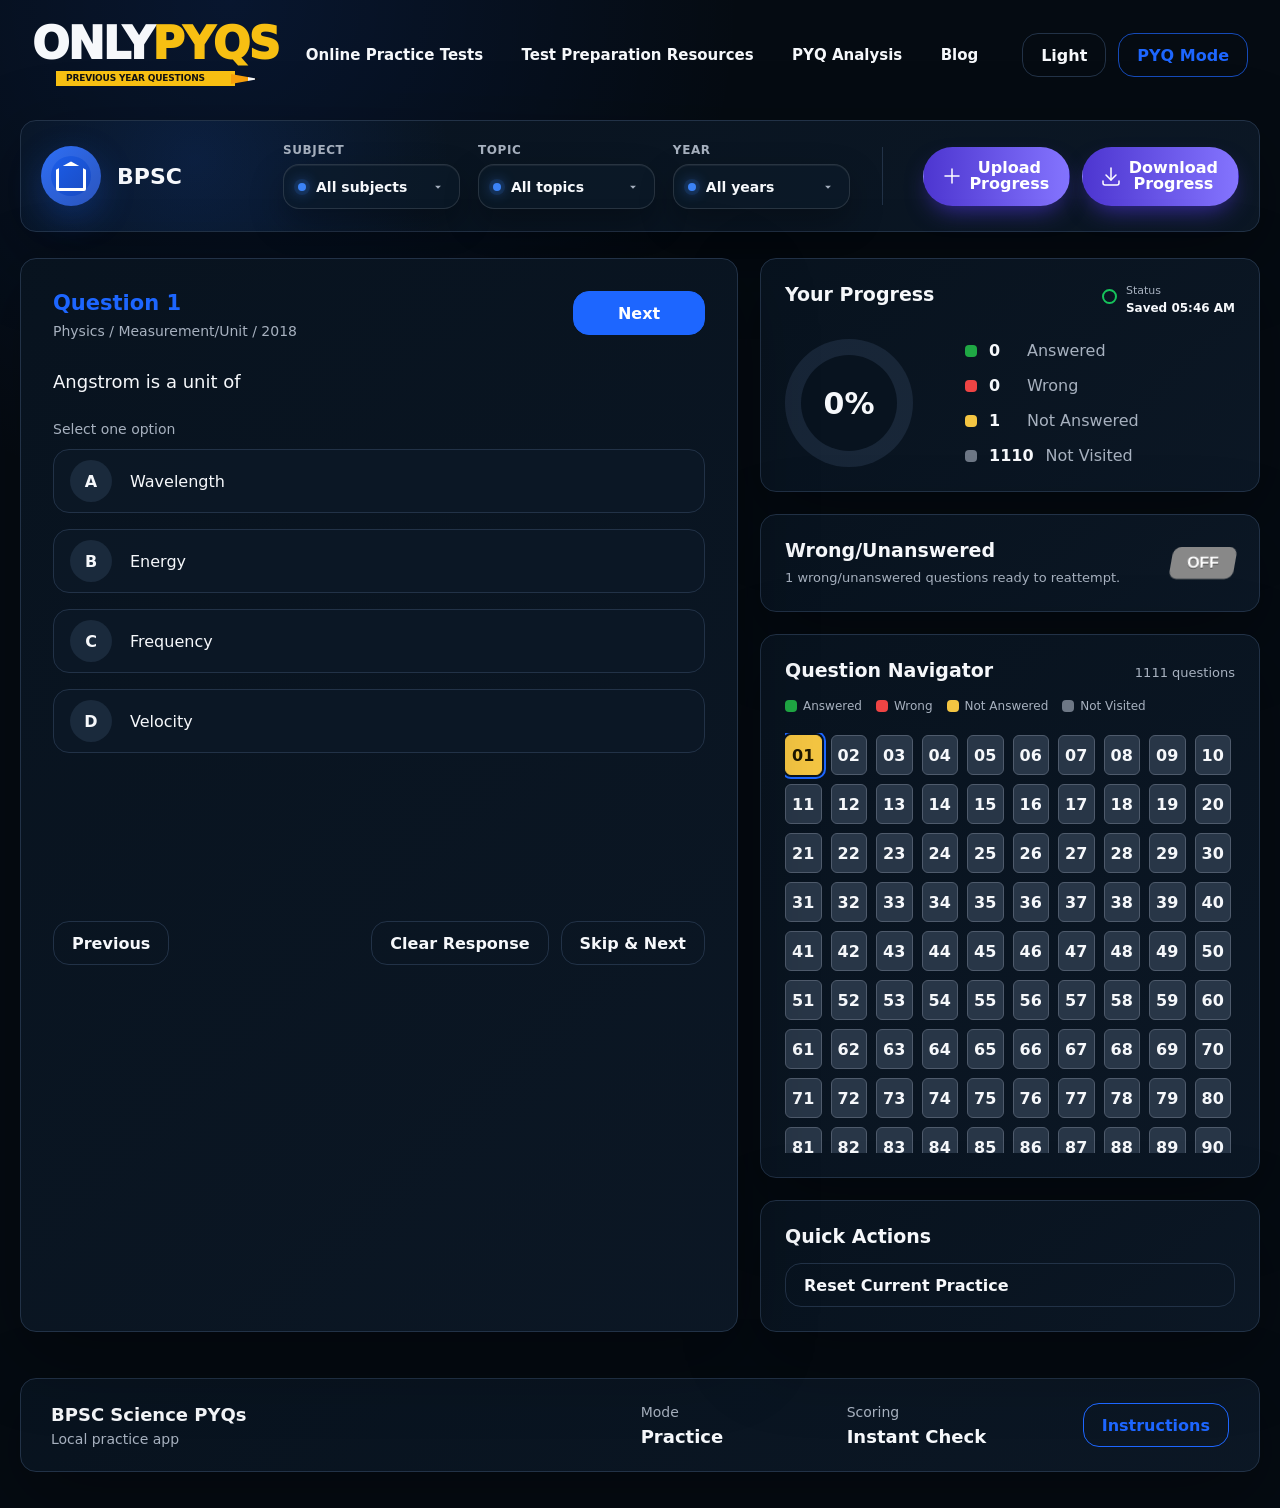
==== outputs/bpsc-physics-quiz/index.html @ d135cd46 "Initial commit: Add BPSC physics quiz web app" ====
<!doctype html>
<html lang="en">
<head>
  <meta charset="utf-8">
  <meta name="viewport" content="width=device-width, initial-scale=1.0">
  <title>Only PYQs Practice</title>
  <link rel="stylesheet" href="styles.css">
</head>
<body class="theme-dark">
  <header class="topbar">
    <a class="brand" href="#" aria-label="Only PYQs home">
      <span class="brand-wordmark">
        <span>ONLY</span><span>PYQS</span>
      </span>
      <span class="brand-tag">
        <span>PREVIOUS YEAR QUESTIONS</span>
        <i aria-hidden="true"></i>
      </span>
    </a>
    <nav class="main-nav" aria-label="Main navigation">
      <a href="#">Online Practice Tests</a>
      <a href="#">Test Preparation Resources</a>
      <a href="#">PYQ Analysis</a>
      <a href="#">Blog</a>
    </nav>
    <div class="top-actions">
      <button id="themeToggle" class="theme-toggle" type="button" aria-label="Toggle light and dark mode">Light</button>
      <button id="modeToggle" class="practice-mode" type="button">PYQ Mode</button>
    </div>
  </header>

  <section class="exam-strip" aria-label="Practice selection">
    <div class="exam-title-block">
      <span class="exam-badge" aria-hidden="true"></span>
      <p>BPSC</p>
    </div>
    <div class="filter-row filter-row-container">
      <div class="filter-group">
        <span class="filter-label">Subject</span>
        <select id="subjectSelect" class="native-filter-select" aria-label="Subject"></select>
        <div class="custom-dropdown" id="subjectDropdown" data-filter="subject">
          <button class="dropdown-trigger" type="button" aria-haspopup="true" aria-expanded="false">
            <span class="dot-indicator blue-dot" aria-hidden="true"></span>
            <span class="trigger-text">All subjects</span>
            <svg class="arrow-icon" width="14" height="14" viewBox="0 0 24 24" aria-hidden="true"><path fill="currentColor" d="M7 10l5 5 5-5z"/></svg>
          </button>
          <div class="dropdown-menu" role="menu">
            <div class="dropdown-search-wrapper">
              <input type="text" class="dropdown-search" placeholder="Search subject..." aria-label="Search subject">
            </div>
            <ul class="dropdown-options"></ul>
          </div>
        </div>
      </div>
      <div class="filter-group">
        <span class="filter-label">Topic</span>
        <select id="topicSelect" class="native-filter-select" aria-label="Topic"></select>
        <div class="custom-dropdown" id="topicDropdown" data-filter="topic">
          <button class="dropdown-trigger" type="button" aria-haspopup="true" aria-expanded="false">
            <span class="dot-indicator blue-dot" aria-hidden="true"></span>
            <span class="trigger-text">All topics</span>
            <svg class="arrow-icon" width="14" height="14" viewBox="0 0 24 24" aria-hidden="true"><path fill="currentColor" d="M7 10l5 5 5-5z"/></svg>
          </button>
          <div class="dropdown-menu scrollable-menu" role="menu">
            <div class="dropdown-search-wrapper">
              <input type="text" class="dropdown-search" placeholder="Search topic..." aria-label="Search topic">
            </div>
            <ul class="dropdown-options"></ul>
          </div>
        </div>
      </div>
      <div class="filter-group">
        <span class="filter-label" id="thirdFilterLabel">Year</span>
        <select id="yearSelect" class="native-filter-select" aria-label="Year"></select>
        <div class="custom-dropdown" id="yearDropdown" data-filter="year">
          <button class="dropdown-trigger" type="button" aria-haspopup="true" aria-expanded="false">
            <span class="dot-indicator blue-dot" aria-hidden="true"></span>
            <span class="trigger-text">All years</span>
            <svg class="arrow-icon" width="14" height="14" viewBox="0 0 24 24" aria-hidden="true"><path fill="currentColor" d="M7 10l5 5 5-5z"/></svg>
          </button>
          <div class="dropdown-menu scrollable-menu" role="menu">
            <ul class="dropdown-options"></ul>
          </div>
        </div>
      </div>
    </div>
    <div class="strip-divider"></div>
    <div class="progress-file-actions">
      <button id="uploadProgress" class="file-action-button" type="button">
        <svg stroke-linejoin="round" stroke-linecap="round" fill="none" stroke="currentColor" stroke-width="1.5" viewBox="0 0 24 24" class="button__icon" xmlns="http://www.w3.org/2000/svg" aria-hidden="true">
          <path fill="none" d="M0 0h24v24H0z" stroke="none"></path>
          <path d="M12 5v14"></path>
          <path d="M5 12h14"></path>
        </svg>
        <span class="button__text"><span>Upload</span><span>Progress</span></span>
      </button>
      <button id="downloadProgress" class="file-action-button" type="button">
        <svg stroke-linejoin="round" stroke-linecap="round" fill="none" stroke="currentColor" stroke-width="1.5" viewBox="0 0 24 24" class="button__icon" xmlns="http://www.w3.org/2000/svg" aria-hidden="true">
          <path fill="none" d="M0 0h24v24H0z" stroke="none"></path>
          <path d="M4 17v2a2 2 0 0 0 2 2h12a2 2 0 0 0 2 -2v-2"></path>
          <path d="M7 11l5 5l5 -5"></path>
          <path d="M12 4l0 12"></path>
        </svg>
        <span class="button__text"><span>Download</span><span>Progress</span></span>
      </button>
      <input id="uploadProgressFile" type="file" accept="application/json,.json" hidden>
    </div>
  </section>

  <main class="practice-grid">
    <section class="question-card" id="questionCard" aria-live="polite">
      <div class="question-head">
        <div>
          <h1 id="questionTitle">Question 1</h1>
          <p id="questionMeta"></p>
        </div>
      </div>

      <div class="question-body">
        <p id="questionText"></p>
        <p class="option-label">Select one option</p>
        <div id="optionsList" class="option-list"></div>
        <button id="saveNextBtn" class="primary-button top-next-button" type="button">Next</button>

        <div id="answerPanel" class="answer-panel" hidden>
          <div class="answer-panel-head">
            <strong id="answerStatus"></strong>
            <span id="answerText"></span>
          </div>
          <p id="explanationText"></p>
        </div>
      </div>

      <div class="question-actions">
        <button id="previousBtn" class="secondary-button" type="button">Previous</button>
        <div class="right-actions">
          <button id="clearBtn" class="secondary-button" type="button">Clear Response</button>
          <button id="deleteQuestionBtn" class="secondary-button delete-action" type="button">Delete</button>
          <button id="markNextBtn" class="secondary-button" type="button">Skip & Next</button>
          <button id="saveMarkBtn" class="hidden-action" type="button" aria-hidden="true" tabindex="-1">Next</button>
        </div>
      </div>
    </section>

    <section id="emptyState" class="empty-state" hidden>
      <h1>No questions in this selection</h1>
      <p>Choose a different subject, topic, or year.</p>
    </section>

    <aside class="side-panel" aria-label="Practice dashboard">
      <section class="progress-card">
        <div class="progress-card-head">
          <h2>Your Progress</h2>
          <div class="strip-stat">
            <span>Status</span>
            <strong id="saveStatus">Progress saves automatically</strong>
          </div>
        </div>
        <div class="progress-content">
          <div class="progress-ring" aria-label="Attempted percentage">
            <span id="attemptPercent">0%</span>
          </div>
          <ul class="status-list">
            <li><span class="dot answered-dot"></span><strong id="answeredCount">0</strong> Answered</li>
            <li><span class="dot wrong-dot"></span><strong id="markedCount">0</strong> Wrong</li>
            <li><span class="dot not-answered-dot"></span><strong id="notAnsweredCount">0</strong> Not Answered</li>
            <li><span class="dot not-visited-dot"></span><strong id="notVisitedCount">0</strong> Not Visited</li>
          </ul>
        </div>
      </section>

      <section class="review-toggle-card">
        <div class="review-card-head">
          <h2>Wrong/Unanswered</h2>
          <p id="reviewModeNote">Show only questions you got wrong or left unanswered.</p>
        </div>
        <div class="checkbox-wrapper-8">
          <input type="checkbox" id="reviewToggle" class="tgl tgl-skewed">
          <label for="reviewToggle" data-tg-on="ON" data-tg-off="OFF" class="tgl-btn"></label>
        </div>
      </section>

      <section class="navigator-card">
        <div class="card-title-row">
          <h2>Question Navigator</h2>
          <span id="paletteSummary">0 questions</span>
        </div>
        <div class="palette-legend" aria-hidden="true">
          <span><i class="answered-dot"></i> Answered</span>
          <span><i class="wrong-dot"></i> Wrong</span>
          <span><i class="not-answered-dot"></i> Not Answered</span>
          <span><i class="not-visited-dot"></i> Not Visited</span>
        </div>
        <div id="questionPalette" class="question-palette" aria-label="Question navigator"></div>
      </section>

      <section class="quick-card">
        <h2>Quick Actions</h2>
        <button id="resetProgress" type="button">Reset Current Practice</button>
      </section>
    </aside>
  </main>

  <footer class="summary-strip">
    <div>
      <strong>BPSC Science PYQs</strong>
      <span>Local practice app</span>
    </div>
    <div>
      <span>Mode</span>
      <strong>Practice</strong>
    </div>
    <div>
      <span>Scoring</span>
      <strong>Instant Check</strong>
    </div>
    <button class="outline-button" type="button">Instructions</button>
  </footer>

  <div id="resultModal" class="modal-backdrop" hidden>
    <section class="result-modal" role="dialog" aria-modal="true" aria-labelledby="resultTitle">
      <h2 id="resultTitle">Performance Dashboard</h2>
      <div class="result-grid">
        <div><span id="resultAttempted">0</span><label>Attempted</label></div>
        <div><span id="resultSkipped">0</span><label>Unanswered / Skipped</label></div>
        <div><span id="resultCorrect">0</span><label>Correct</label></div>
        <div><span id="resultWrong">0</span><label>Wrong</label></div>
        <div><span id="resultAccuracy">0%</span><label>Accuracy</label></div>
        <div><span id="resultScore">0 / 0</span><label>Score</label></div>
      </div>
      <div class="modal-actions">
        <button id="closeResultBtn" type="button">Close</button>
      </div>
    </section>
  </div>

  <script src="questions.js"></script>
  <script src="custom_questions.js"></script>
  <script src="app.js"></script>
</body>
</html>
---- outputs/bpsc-physics-quiz/styles.css ----
:root {
  color-scheme: dark;
  --bg: #050b12;
  --surface: #08131f;
  --surface-2: #0c1826;
  --surface-3: #101f31;
  --text: #f6f8fb;
  --muted: #a7b1bf;
  --line: #223247;
  --blue: #1d66ff;
  --blue-soft: rgba(29, 102, 255, 0.16);
  --green: #1fa844;
  --green-soft: rgba(31, 168, 68, 0.14);
  --red: #ef4444;
  --red-soft: rgba(239, 68, 68, 0.15);
  --yellow: #f4c542;
  --yellow-soft: rgba(244, 197, 66, 0.16);
  --gray: #6d7785;
  --shadow: 0 24px 80px rgba(0, 0, 0, 0.32);
  --radius: 16px;
  font-family: Inter, ui-sans-serif, system-ui, -apple-system, BlinkMacSystemFont, "Segoe UI", Arial, sans-serif;
}

body.theme-light {
  color-scheme: light;
  --bg: #f7f9fc;
  --surface: #ffffff;
  --surface-2: #ffffff;
  --surface-3: #f8fbff;
  --text: #111827;
  --muted: #5c6675;
  --line: #d9e1ec;
  --blue-soft: rgba(29, 102, 255, 0.1);
  --green-soft: rgba(31, 168, 68, 0.1);
  --red-soft: rgba(239, 68, 68, 0.1);
  --yellow-soft: rgba(244, 197, 66, 0.2);
  --shadow: 0 18px 50px rgba(15, 23, 42, 0.08);
}

* {
  box-sizing: border-box;
}

html {
  min-width: 0;
}

body {
  margin: 0;
  min-height: 100vh;
  background:
    radial-gradient(circle at 18% 0%, rgba(29, 102, 255, 0.12), transparent 32rem),
    linear-gradient(135deg, var(--bg), var(--bg));
  color: var(--text);
}

button,
select,
input {
  font: inherit;
}

button,
select {
  border-radius: var(--radius);
}

button {
  cursor: pointer;
}

button:disabled {
  cursor: not-allowed;
  opacity: 0.55;
}

a {
  color: inherit;
  text-decoration: none;
}

.topbar {
  display: grid;
  grid-template-columns: minmax(170px, 230px) minmax(0, 1fr) auto;
  align-items: center;
  gap: clamp(16px, 3vw, 42px);
  max-width: 1480px;
  margin: 0 auto;
  padding: 24px clamp(18px, 3vw, 32px);
}

.brand {
  display: inline-flex;
  flex-direction: column;
  align-items: flex-start;
  min-width: 0;
  width: max-content;
}

.brand-wordmark {
  display: flex;
  align-items: baseline;
  color: var(--text);
  font-size: 44px;
  font-weight: 950;
  letter-spacing: -0.04em;
  line-height: 0.92;
}

.brand-wordmark span:last-child {
  color: #f7bf12;
}

body.theme-light .brand-wordmark {
  color: #05070b;
}

.brand-tag {
  position: relative;
  display: inline-flex;
  align-items: center;
  height: 15px;
  margin-top: 7px;
  margin-left: 24px;
  padding: 0 30px 0 10px;
  background: #f7bf12;
  color: #111111;
  font-size: 9px;
  font-weight: 900;
  letter-spacing: -0.02em;
  line-height: 1;
}

.brand-tag i {
  position: absolute;
  right: -24px;
  width: 28px;
  height: 10px;
  background: linear-gradient(90deg, #f59f0b 0 62%, #f6f6f6 62% 84%, #111111 84%);
  clip-path: polygon(0 0, 100% 50%, 0 100%);
}

.main-nav {
  display: flex;
  align-items: center;
  justify-content: center;
  gap: clamp(18px, 3vw, 46px);
  color: var(--text);
  font-size: 15px;
  font-weight: 650;
  white-space: nowrap;
}

.top-actions {
  display: flex;
  align-items: center;
  gap: 12px;
}

.theme-toggle,
.practice-mode,
.outline-button,
.primary-button,
.secondary-button,
.quick-card button,
.modal-actions button {
  min-height: 44px;
  border: 1px solid var(--line);
  padding: 0 18px;
  background: transparent;
  color: var(--text);
  font-weight: 700;
}

.theme-toggle {
  min-width: 82px;
}

.practice-mode {
  display: inline-flex;
  align-items: center;
  border-color: rgba(29, 102, 255, 0.7);
  color: var(--blue);
}

.exam-strip,
.practice-grid,
.summary-strip {
  width: min(100% - 40px, 1480px);
  margin-inline: auto;
}

.exam-strip {
  display: grid;
  grid-template-columns: auto minmax(420px, 1fr) 1px auto;
  align-items: center;
  column-gap: 32px;
  row-gap: 18px;
  margin-top: 10px;
  padding: 22px 20px;
  border: 1px solid var(--line);
  border-radius: var(--radius);
  background:
    radial-gradient(circle at 14% 35%, rgba(29, 102, 255, 0.14), transparent 16rem),
    linear-gradient(135deg, color-mix(in srgb, var(--surface) 96%, transparent), color-mix(in srgb, var(--surface-2) 94%, transparent));
  box-shadow: var(--shadow);
}

.exam-title-block {
  display: flex;
  align-items: center;
  gap: 16px;
  min-width: 210px;
}

.exam-badge {
  position: relative;
  display: grid;
  width: 60px;
  height: 60px;
  place-items: center;
  border-radius: 50%;
  background:
    linear-gradient(135deg, rgba(29, 102, 255, 0.95), rgba(26, 72, 188, 0.96));
  box-shadow:
    inset 0 0 0 10px rgba(255, 255, 255, 0.08),
    0 12px 34px rgba(29, 102, 255, 0.28);
}

.exam-badge::before {
  content: "";
  width: 24px;
  height: 22px;
  border: 3px solid #ffffff;
  border-top-width: 5px;
  border-radius: 3px 3px 2px 2px;
  clip-path: polygon(50% 0, 100% 28%, 100% 100%, 0 100%, 0 28%);
}

.exam-title-block p {
  margin: 0;
  font-size: 22px;
  font-weight: 850;
}

.filter-row {
  display: grid;
  grid-template-columns: repeat(3, minmax(170px, 1fr));
  gap: 18px;
}

.filter-row-container {
  align-items: end;
}

.filter-group {
  position: relative;
  display: grid;
  gap: 7px;
  min-width: 0;
}

.filter-label {
  color: var(--muted);
  font-size: 12px;
  font-weight: 700;
  text-transform: uppercase;
  letter-spacing: 0.05em;
}

.native-filter-select {
  position: absolute;
  width: 1px;
  height: 1px;
  opacity: 0;
  pointer-events: none;
}

.custom-dropdown {
  position: relative;
  min-width: 0;
}

.dropdown-trigger {
  display: grid;
  grid-template-columns: auto minmax(0, 1fr) auto;
  align-items: center;
  gap: 10px;
  width: 100%;
  min-height: 45px;
  border: 1px solid rgba(255, 255, 255, 0.12);
  border-radius: 16px;
  padding: 0 14px;
  background: rgba(13, 27, 42, 0.6);
  color: var(--text);
  box-shadow:
    inset 0 1px 0 rgba(255, 255, 255, 0.06),
    0 14px 34px rgba(0, 0, 0, 0.28);
  text-align: left;
  transition: border-color 0.2s ease, background 0.2s ease, box-shadow 0.2s ease;
}

.dropdown-trigger:hover,
.dropdown-trigger:focus-visible,
.custom-dropdown.is-open .dropdown-trigger {
  border-color: rgba(59, 130, 246, 0.72);
  background: rgba(13, 27, 42, 0.78);
  box-shadow:
    inset 0 1px 0 rgba(255, 255, 255, 0.08),
    0 18px 42px rgba(0, 0, 0, 0.38),
    0 0 0 3px rgba(59, 130, 246, 0.13);
}

.dot-indicator {
  width: 8px;
  height: 8px;
  border-radius: 999px;
}

.blue-dot {
  background: #3b82f6;
  box-shadow: 0 0 0 4px rgba(59, 130, 246, 0.13), 0 0 14px #3b82f6;
}

.trigger-text {
  overflow: hidden;
  font-size: 14px;
  font-weight: 800;
  text-overflow: ellipsis;
  white-space: nowrap;
}

.arrow-icon {
  color: var(--muted);
  transition: transform 0.2s ease;
}

.custom-dropdown.is-open .arrow-icon {
  transform: rotate(180deg);
}

.dropdown-menu {
  position: absolute;
  top: calc(100% + 10px);
  left: 0;
  width: max(100%, 270px);
  max-width: min(84vw, 340px);
  border: 1px solid rgba(255, 255, 255, 0.1);
  border-radius: 16px;
  background: rgba(13, 27, 42, 0.92);
  backdrop-filter: blur(18px);
  box-shadow: 0 24px 70px rgba(0, 0, 0, 0.58), 0 0 0 1px rgba(59, 130, 246, 0.08);
  opacity: 0;
  pointer-events: none;
  transform: translateY(-8px);
  transform-origin: top left;
  transition: opacity 0.2s ease, transform 0.2s ease, visibility 0.2s ease;
  visibility: hidden;
  overflow: visible;
  z-index: 1000;
}

.custom-dropdown.is-open .dropdown-menu {
  opacity: 1;
  pointer-events: auto;
  transform: translateY(0);
  visibility: visible;
}

.dropdown-search-wrapper {
  padding: 10px;
  border-bottom: 1px solid rgba(255, 255, 255, 0.08);
}

.dropdown-search {
  width: 100%;
  min-height: 36px;
  border: 1px solid rgba(255, 255, 255, 0.11);
  border-radius: 10px;
  padding: 0 11px;
  background: rgba(255, 255, 255, 0.06);
  color: var(--text);
  outline: 0;
}

.dropdown-search::placeholder {
  color: color-mix(in srgb, var(--muted) 80%, transparent);
}

.dropdown-search:focus {
  border-color: rgba(59, 130, 246, 0.72);
  box-shadow: 0 0 0 3px rgba(59, 130, 246, 0.12);
}

.dropdown-options,
.dropdown-submenu {
  list-style: none;
  margin: 0;
  padding: 7px;
}

.dropdown-options {
  position: relative;
  overflow: visible;
}

.dropdown-menu.scrollable-menu .dropdown-options {
  max-height: 248px;
  overflow-x: hidden;
  overflow-y: auto;
}

.dropdown-item {
  position: relative;
  display: flex;
  align-items: center;
  justify-content: space-between;
  gap: 12px;
  min-height: 38px;
  border-radius: 10px;
  padding: 9px 10px;
  color: color-mix(in srgb, var(--text) 82%, transparent);
  font-size: 14px;
  font-weight: 720;
  cursor: pointer;
}

.dropdown-item:hover,
.dropdown-item.is-submenu-open,
.dropdown-item.is-active {
  background: rgba(59, 130, 246, 0.16);
  color: #ffffff;
}

.dropdown-item.is-active::before {
  content: "";
  width: 7px;
  height: 7px;
  border-radius: 999px;
  background: #3b82f6;
  box-shadow: 0 0 12px #3b82f6;
}

.dropdown-item.is-active span:first-child {
  margin-right: auto;
}

.has-submenu > span {
  min-width: 0;
  overflow: hidden;
  text-overflow: ellipsis;
  white-space: nowrap;
}

.chevron-icon {
  flex: 0 0 auto;
  color: var(--muted);
}

.dropdown-submenu {
  position: absolute;
  top: -7px;
  left: calc(100% + 4px);
  min-width: 218px;
  border: 1px solid rgba(255, 255, 255, 0.1);
  border-radius: 16px;
  background: rgba(13, 27, 42, 0.96);
  box-shadow: 0 24px 62px rgba(0, 0, 0, 0.5);
  opacity: 0;
  pointer-events: none;
  transform: translateX(-7px);
  transition: opacity 0.2s ease, transform 0.2s ease, visibility 0.2s ease;
  visibility: hidden;
  z-index: 1001;
}

.dropdown-submenu::before {
  content: "";
  position: absolute;
  top: 0;
  right: 100%;
  width: 10px;
  height: 100%;
}

.has-submenu:hover > .dropdown-submenu,
.has-submenu.is-submenu-open > .dropdown-submenu {
  opacity: 1;
  pointer-events: auto;
  transform: translateX(0);
  visibility: visible;
}

.dropdown-item.is-hidden {
  display: none;
}

.dropdown-options::-webkit-scrollbar,
.dropdown-menu.scrollable-menu .dropdown-options::-webkit-scrollbar {
  width: 8px;
}

.dropdown-options::-webkit-scrollbar-track,
.dropdown-menu.scrollable-menu .dropdown-options::-webkit-scrollbar-track {
  background: transparent;
}

.dropdown-options::-webkit-scrollbar-thumb,
.dropdown-menu.scrollable-menu .dropdown-options::-webkit-scrollbar-thumb {
  border: 2px solid rgba(13, 27, 42, 0.9);
  border-radius: 999px;
  background: rgba(148, 163, 184, 0.42);
}

.dropdown-options::-webkit-scrollbar-thumb:hover,
.dropdown-menu.scrollable-menu .dropdown-options::-webkit-scrollbar-thumb:hover {
  background: rgba(59, 130, 246, 0.72);
}

select {
  min-height: 20px;
  width: 100%;
  border: 0;
  border-radius: 0;
  padding: 0;
  background: transparent;
  color: var(--text);
  font-weight: 750;
  appearance: none;
}

select option {
  background: var(--surface-3);
  color: var(--text);
}

body.theme-light select option {
  background: #ffffff;
  color: #111827;
}

.strip-divider {
  width: 1px;
  min-height: 58px;
  background: var(--line);
}

.strip-stat {
  position: relative;
  display: grid;
  gap: 4px;
  padding-left: 24px;
}

.strip-stat::before {
  content: "";
  position: absolute;
  top: 5px;
  left: 0;
  width: 11px;
  height: 11px;
  border: 2px solid #16c35b;
  border-radius: 50%;
}

.strip-stat span {
  color: var(--muted);
  font-size: 11px;
}

.strip-stat strong {
  font-size: 12px;
}

#saveStatus {
  max-width: 150px;
  overflow: hidden;
  color: var(--text);
  font-size: 12px;
  text-overflow: ellipsis;
  white-space: nowrap;
}

.outline-button {
  border-color: var(--blue);
  color: var(--blue);
}

.progress-file-actions {
  display: flex;
  align-items: center;
  justify-content: flex-end;
  gap: 12px;
  padding-left: 8px;
}

.file-action-button {
  display: flex;
  align-items: center;
  gap: 0.35em;
  min-height: 44px;
  border: 1px solid transparent;
  border-radius: 2em;
  padding: 0.75em 1.25em 0.75em 1em;
  background: linear-gradient(90deg, rgba(77, 54, 208, 1) 0%, rgba(132, 116, 254, 1) 100%);
  box-shadow: 0 0.7em 1.5em -0.5em hsla(249, 62%, 51%, 0.745);
  color: #ffffff;
  font-size: 1rem;
  font-weight: 700;
  line-height: 1;
  white-space: nowrap;
  transition: transform 0.3s, box-shadow 0.3s, border-color 0.3s;
}

.file-action-button:hover {
  border-color: #f4f5f2;
}

.file-action-button:active {
  transform: scale(0.98);
  box-shadow: 0 0.5em 1.5em -0.5em hsla(249, 62%, 51%, 0.745);
}

.button__icon {
  width: 1.5em;
  height: 1.5em;
}

.button__text {
  line-height: 1.05;
}

.button__text span {
  display: block;
}

.practice-grid {
  display: grid;
  grid-template-columns: minmax(0, 1fr) 500px;
  gap: 22px;
  margin-top: 26px;
}

.question-card,
.empty-state,
.progress-card,
.navigator-card,
.review-toggle-card,
.quick-card,
.summary-strip,
.result-modal {
  border: 1px solid var(--line);
  border-radius: var(--radius);
  background: linear-gradient(135deg, color-mix(in srgb, var(--surface) 96%, transparent), color-mix(in srgb, var(--surface-2) 92%, transparent));
  box-shadow: var(--shadow);
}

.question-card {
  position: relative;
  min-width: 0;
  padding: 32px;
}

.question-head {
  display: flex;
  align-items: flex-start;
  justify-content: space-between;
  gap: 20px;
  margin-bottom: 28px;
  padding-right: 152px;
}

.question-head h1 {
  margin: 0;
  color: var(--blue);
  font-size: 21px;
}

.question-head p {
  margin: 8px 0 0;
  color: var(--muted);
  font-size: 14px;
}

.question-body {
  min-height: 520px;
}

#questionText {
  margin: 0 0 24px;
  font-size: 18px;
  line-height: 1.65;
  white-space: pre-line;
}

.option-label {
  margin: 0 0 12px;
  color: var(--muted);
  font-size: 14px;
}

.option-list {
  display: grid;
  gap: 16px;
}

.radio-option {
  display: grid;
  grid-template-columns: 44px minmax(0, 1fr);
  align-items: center;
  gap: 16px;
  min-height: 64px;
  padding: 10px 16px;
  border: 1px solid var(--line);
  border-radius: var(--radius);
  background: color-mix(in srgb, var(--surface-2) 86%, transparent);
  color: var(--text);
  line-height: 1.45;
  white-space: pre-line;
}

.radio-option input {
  position: absolute;
  width: 1px;
  height: 1px;
  opacity: 0;
}

.radio-option:hover {
  border-color: color-mix(in srgb, var(--blue) 80%, var(--line));
}

.option-prefix {
  display: grid;
  width: 42px;
  height: 42px;
  place-items: center;
  border-radius: 50%;
  background: color-mix(in srgb, var(--line) 70%, transparent);
  color: var(--text);
  font-weight: 800;
}

.radio-option:has(input:checked) {
  border-color: var(--blue);
  background: var(--blue-soft);
}

.radio-option:has(input:checked) .option-prefix {
  background: var(--blue);
  color: #ffffff;
}

.radio-option.correct-option {
  border-color: var(--green);
  background: var(--green-soft);
}

.radio-option.selected-option.correct-option,
.radio-option.selected-option.correct-option:has(input:checked) {
  border-color: var(--green);
  background: color-mix(in srgb, var(--green-soft) 72%, transparent);
}

.radio-option.correct-option .option-prefix {
  background: var(--green);
  color: #ffffff;
}

.radio-option.wrong-option {
  border-color: var(--red);
  background: var(--red-soft);
}

.radio-option.selected-option.wrong-option,
.radio-option.selected-option.wrong-option:has(input:checked) {
  border-color: var(--red);
  background: color-mix(in srgb, var(--red-soft) 78%, transparent);
}

.radio-option.wrong-option .option-prefix {
  background: var(--red);
  color: #ffffff;
}

.answer-panel {
  margin-top: 28px;
  padding: 22px;
  border: 1px solid var(--green);
  border-radius: var(--radius);
  background: var(--green-soft);
}

.answer-panel[data-result="wrong"] {
  border-color: var(--red);
  background: var(--red-soft);
}

.answer-panel-head {
  display: flex;
  flex-wrap: wrap;
  justify-content: space-between;
  gap: 12px;
  margin-bottom: 14px;
}

.answer-panel strong {
  color: var(--green);
  font-size: 20px;
}

.answer-panel[data-result="wrong"] strong {
  color: var(--red);
}

.answer-panel span {
  padding: 5px 10px;
  border-radius: 6px;
  background: color-mix(in srgb, var(--surface) 70%, transparent);
  color: var(--text);
  font-size: 13px;
  font-weight: 700;
}

.answer-panel p {
  margin: 0;
  line-height: 1.65;
  white-space: pre-line;
}

.question-actions {
  display: flex;
  align-items: center;
  justify-content: space-between;
  gap: 16px;
  margin-top: 34px;
}

.right-actions {
  display: flex;
  flex-wrap: wrap;
  justify-content: flex-end;
  gap: 12px;
}

.primary-button {
  border-color: var(--blue);
  background: var(--blue);
  color: #ffffff;
  min-width: 132px;
}

.top-next-button {
  position: absolute;
  top: 32px;
  right: 32px;
  flex: 0 0 auto;
}

.secondary-button {
  background: transparent;
}

.delete-action {
  border-color: rgba(239, 68, 68, 0.65);
  color: #f87171;
}

.delete-action:hover {
  background: rgba(239, 68, 68, 0.12);
}

.hidden-action {
  display: none;
}

.empty-state {
  min-height: 360px;
  padding: 48px;
}

.empty-state h1 {
  margin: 0 0 10px;
}

.empty-state p {
  margin: 0;
  color: var(--muted);
}

.side-panel {
  display: grid;
  align-content: start;
  gap: 22px;
}

.progress-card,
.navigator-card,
.review-toggle-card,
.quick-card {
  padding: 24px;
}

.progress-card h2,
.navigator-card h2,
.review-toggle-card h2,
.quick-card h2 {
  margin: 0;
  font-size: 19px;
}

.progress-card-head {
  display: flex;
  align-items: flex-start;
  justify-content: space-between;
  gap: 16px;
}

.progress-card-head .strip-stat {
  flex: 0 0 auto;
  margin-top: 1px;
}

.review-toggle-card {
  display: flex;
  align-items: center;
  justify-content: space-between;
  gap: 18px;
}

.review-toggle-card p {
  margin: 8px 0 0;
  color: var(--muted);
  font-size: 13px;
  line-height: 1.35;
}

.checkbox-wrapper-8 {
  flex: 0 0 auto;
}

.checkbox-wrapper-8 .tgl {
  display: none;
}

.checkbox-wrapper-8 .tgl,
.checkbox-wrapper-8 .tgl::after,
.checkbox-wrapper-8 .tgl::before,
.checkbox-wrapper-8 .tgl *,
.checkbox-wrapper-8 .tgl *::after,
.checkbox-wrapper-8 .tgl *::before,
.checkbox-wrapper-8 .tgl + .tgl-btn {
  box-sizing: border-box;
}

.checkbox-wrapper-8 .tgl + .tgl-btn::selection,
.checkbox-wrapper-8 .tgl::selection,
.checkbox-wrapper-8 .tgl::after::selection,
.checkbox-wrapper-8 .tgl::before::selection,
.checkbox-wrapper-8 .tgl *::selection,
.checkbox-wrapper-8 .tgl *::after::selection,
.checkbox-wrapper-8 .tgl *::before::selection {
  background: none;
}

.checkbox-wrapper-8 .tgl + .tgl-btn {
  position: relative;
  display: block;
  width: 4em;
  height: 2em;
  outline: 0;
  cursor: pointer;
  user-select: none;
}

.checkbox-wrapper-8 .tgl + .tgl-btn::after,
.checkbox-wrapper-8 .tgl + .tgl-btn::before {
  position: relative;
  display: block;
  width: 50%;
  height: 100%;
  content: "";
}

.checkbox-wrapper-8 .tgl + .tgl-btn::after {
  left: 0;
}

.checkbox-wrapper-8 .tgl + .tgl-btn::before {
  display: none;
}

.checkbox-wrapper-8 .tgl:checked + .tgl-btn::after {
  left: 50%;
}

.checkbox-wrapper-8 .tgl-skewed + .tgl-btn {
  overflow: hidden;
  border-radius: 8px;
  background: #888;
  font-family: sans-serif;
  transform: skew(-10deg);
  backface-visibility: hidden;
  transition: all 0.2s ease;
}

.checkbox-wrapper-8 .tgl-skewed + .tgl-btn::after,
.checkbox-wrapper-8 .tgl-skewed + .tgl-btn::before {
  position: absolute;
  display: inline-block;
  width: 100%;
  line-height: 2em;
  color: #fff;
  font-weight: bold;
  text-align: center;
  text-shadow: 0 1px 0 rgba(0, 0, 0, 0.4);
  transform: skew(10deg);
  transition: all 0.2s ease;
}

.checkbox-wrapper-8 .tgl-skewed + .tgl-btn::after {
  left: 100%;
  content: attr(data-tg-on);
}

.checkbox-wrapper-8 .tgl-skewed + .tgl-btn::before {
  left: 0;
  content: attr(data-tg-off);
}

.checkbox-wrapper-8 .tgl-skewed + .tgl-btn:active {
  background: #888;
}

.checkbox-wrapper-8 .tgl-skewed + .tgl-btn:active::before {
  left: -10%;
}

.checkbox-wrapper-8 .tgl-skewed:checked + .tgl-btn {
  background: #86d993;
}

.checkbox-wrapper-8 .tgl-skewed:checked + .tgl-btn::before {
  left: -100%;
}

.checkbox-wrapper-8 .tgl-skewed:checked + .tgl-btn::after {
  left: 0;
}

.checkbox-wrapper-8 .tgl-skewed:checked + .tgl-btn:active::after {
  left: 10%;
}

.progress-content {
  display: grid;
  grid-template-columns: 150px minmax(0, 1fr);
  align-items: center;
  gap: 30px;
  margin-top: 24px;
}

.progress-ring {
  --progress: 0deg;
  display: grid;
  width: 128px;
  height: 128px;
  place-items: center;
  border-radius: 50%;
  background: conic-gradient(var(--blue) var(--progress), color-mix(in srgb, var(--line) 60%, transparent) 0);
}

.progress-ring::before {
  content: "";
  grid-area: 1 / 1;
  width: 96px;
  height: 96px;
  border-radius: 50%;
  background: var(--surface);
}

.progress-ring span {
  z-index: 1;
  grid-area: 1 / 1;
  font-size: 30px;
  font-weight: 850;
}

.status-list {
  display: grid;
  gap: 16px;
  margin: 0;
  padding: 0;
  list-style: none;
  color: var(--muted);
}

.status-list li {
  display: flex;
  align-items: center;
  gap: 12px;
}

.status-list strong {
  color: var(--text);
  min-width: 26px;
}

.dot,
.palette-legend i {
  display: inline-block;
  width: 12px;
  height: 12px;
  border-radius: 4px;
  flex: 0 0 auto;
}

.answered-dot {
  background: var(--green);
}

.wrong-dot {
  background: var(--red);
}

.not-answered-dot {
  background: var(--yellow);
}

.not-visited-dot {
  background: var(--gray);
}

.card-title-row {
  display: flex;
  align-items: baseline;
  justify-content: space-between;
  gap: 14px;
  margin-bottom: 18px;
}

.card-title-row span {
  color: var(--muted);
  font-size: 13px;
}

.palette-legend {
  display: flex;
  flex-wrap: wrap;
  gap: 14px;
  margin-bottom: 20px;
  color: var(--muted);
  font-size: 12px;
}

.palette-legend span {
  display: inline-flex;
  align-items: center;
  gap: 6px;
}

.question-palette {
  display: grid;
  grid-template-columns: repeat(10, minmax(0, 1fr));
  gap: 9px;
  max-height: 420px;
  overflow: auto;
  padding: 2px 4px 2px 0;
}

.palette-button {
  min-width: 0;
  min-height: 40px;
  border: 1px solid var(--line);
  border-radius: 6px;
  background: color-mix(in srgb, var(--surface-3) 88%, transparent);
  color: var(--text);
  font-weight: 750;
}

.palette-button.active {
  outline: 2px solid var(--blue);
  outline-offset: 2px;
}

.palette-button.not_visited {
  background: color-mix(in srgb, var(--gray) 26%, var(--surface-3));
  border-color: color-mix(in srgb, var(--gray) 60%, var(--line));
}

.palette-button.not_answered {
  background: var(--yellow);
  border-color: var(--yellow);
  color: #1c1600;
}

.palette-button.answered {
  background: var(--green);
  border-color: var(--green);
  color: #ffffff;
}

.palette-button.marked,
.palette-button.answered_marked {
  background: var(--red);
  border-color: var(--red);
  color: #ffffff;
}

.quick-card {
  display: grid;
  gap: 16px;
}

.quick-card button {
  justify-self: stretch;
  text-align: left;
}

.summary-strip {
  display: grid;
  grid-template-columns: minmax(210px, 1fr) minmax(110px, 180px) minmax(130px, 210px) auto;
  align-items: center;
  gap: 26px;
  margin-top: 46px;
  margin-bottom: 36px;
  padding: 24px 30px;
}

.summary-strip div {
  display: grid;
  gap: 6px;
}

.summary-strip span {
  color: var(--muted);
  font-size: 14px;
}

.summary-strip strong {
  font-size: 18px;
}

.modal-backdrop {
  position: fixed;
  inset: 0;
  z-index: 20;
  display: grid;
  place-items: center;
  padding: 18px;
  background: rgba(0, 0, 0, 0.6);
}

.modal-backdrop[hidden] {
  display: none;
}

.result-modal {
  width: min(760px, 100%);
  padding: 28px;
}

.result-modal h2 {
  margin: 0 0 18px;
}

.result-grid {
  display: grid;
  grid-template-columns: repeat(3, 1fr);
  gap: 12px;
}

.result-grid div {
  padding: 18px;
  border: 1px solid var(--line);
  border-radius: var(--radius);
  background: var(--surface-3);
}

.result-grid span {
  display: block;
  font-size: 28px;
  font-weight: 850;
}

.result-grid label {
  display: block;
  margin-top: 5px;
  color: var(--muted);
}

.modal-actions {
  display: flex;
  justify-content: flex-end;
  margin-top: 18px;
}

.modal-actions button {
  border-color: var(--blue);
  background: var(--blue);
  color: #ffffff;
}

@media (max-width: 1200px) {
  .main-nav {
    display: none;
  }

  .topbar {
    grid-template-columns: 220px 1fr;
  }

  .top-actions {
    justify-content: flex-end;
  }

  .practice-grid {
    grid-template-columns: 1fr;
  }

  .question-palette {
    grid-template-columns: repeat(12, minmax(0, 1fr));
  }
}

@media (max-width: 1024px) {
  .exam-strip {
    grid-template-columns: 1fr;
    align-items: stretch;
    row-gap: 20px;
    padding: 20px;
  }

  .exam-title-block {
    min-width: 0;
  }

  .filter-row {
    grid-template-columns: repeat(3, minmax(0, 1fr));
    gap: 14px;
    min-width: 0;
  }

  .filter-group {
    min-width: 0;
  }

  .strip-divider {
    display: none;
  }

  .progress-file-actions {
    justify-content: flex-start;
    flex-wrap: wrap;
    gap: 12px;
    padding-left: 0;
  }

  .progress-file-actions .file-action-button {
    min-width: 172px;
  }
}

@media (max-width: 900px) {
  .topbar,
  .exam-strip,
  .summary-strip {
    width: min(100% - 24px, 1480px);
  }

  .topbar {
    grid-template-columns: 1fr;
    gap: 14px;
  }

  .top-actions {
    justify-content: space-between;
  }

  .exam-strip {
    grid-template-columns: 1fr;
    gap: 18px;
  }

  .strip-divider {
    display: none;
  }

  .filter-row,
  .progress-content,
  .summary-strip {
    grid-template-columns: 1fr;
  }

  .dropdown-menu {
    width: 100%;
    max-width: none;
  }

  .dropdown-submenu {
    position: static;
    min-width: 0;
    margin-top: 7px;
    border-radius: 12px;
    box-shadow: none;
    transform: translateY(-6px);
  }

  .has-submenu:hover > .dropdown-submenu,
  .has-submenu.is-submenu-open > .dropdown-submenu {
    transform: translateY(0);
  }

  .question-actions,
  .right-actions {
    align-items: stretch;
    flex-direction: column;
  }

  .right-actions button,
  .question-actions > button {
    width: 100%;
  }

  .question-palette {
    grid-template-columns: repeat(8, minmax(0, 1fr));
  }
}

@media (max-width: 560px) {
  .brand-wordmark {
    font-size: 36px;
  }

  .question-card,
  .progress-card,
  .navigator-card,
  .quick-card {
    padding: 18px;
  }

  #questionText {
    font-size: 16px;
  }

  .radio-option {
    grid-template-columns: 38px minmax(0, 1fr);
    gap: 12px;
    padding: 10px 12px;
  }

  .option-prefix {
    width: 36px;
    height: 36px;
  }

  .question-palette {
    grid-template-columns: repeat(5, minmax(0, 1fr));
  }

  .result-grid {
    grid-template-columns: 1fr;
  }
}

@media (max-width: 480px) {
  .question-head {
    padding-right: 0;
  }

  .top-next-button {
    position: static;
    width: 100%;
    min-height: 48px;
    margin-top: 16px;
  }

  .question-actions,
  .right-actions {
    gap: 12px;
  }

  .question-actions button,
  .right-actions button {
    min-height: 48px;
  }

  .progress-file-actions .file-action-button {
    width: 100%;
  }
}

@media (max-width: 768px) {
  .progress-file-actions {
    flex-wrap: nowrap;
    justify-content: center;
    gap: 8px;
    width: 100%;
  }

  .progress-file-actions .file-action-button {
    width: auto;
    min-width: max-content;
    min-height: 40px;
    padding: 0.55em 0.75em 0.55em 0.65em;
    font-size: 0.78rem;
    white-space: nowrap;
  }

  .progress-file-actions .button__icon {
    width: 1.2em;
    height: 1.2em;
  }

  .progress-file-actions .button__text {
    white-space: nowrap;
  }

  .progress-file-actions .button__text span {
    display: inline;
  }

  .progress-file-actions .button__text span + span::before {
    content: " ";
  }
}
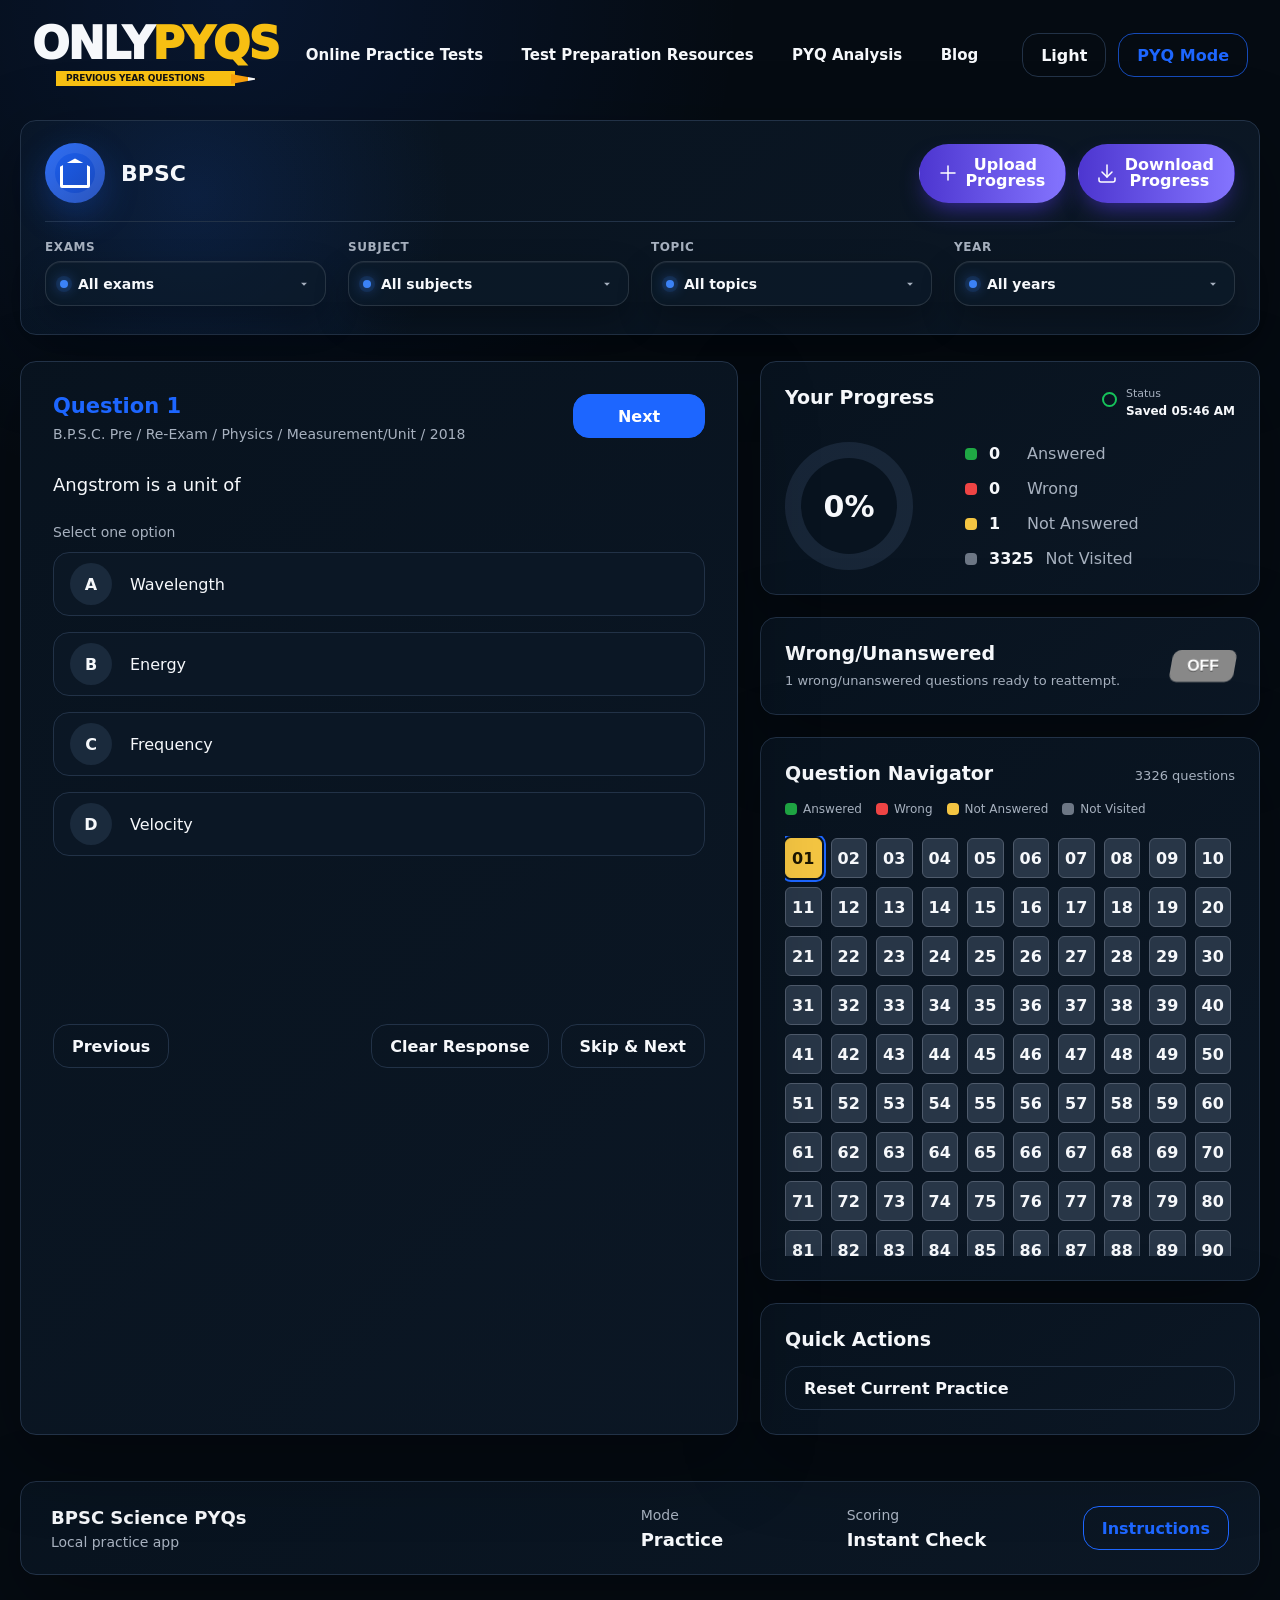
==== commit c806d7c3: "exam dropdown" ====
--- a/outputs/bpsc-physics-quiz/index.html
+++ b/outputs/bpsc-physics-quiz/index.html
@@ -36,6 +36,20 @@
     </div>
     <div class="filter-row filter-row-container">
       <div class="filter-group">
+        <span class="filter-label">Exams</span>
+        <select id="examSelect" class="native-filter-select" aria-label="Exams"></select>
+        <div class="custom-dropdown" id="examDropdown" data-filter="exam">
+          <button class="dropdown-trigger" type="button" aria-haspopup="true" aria-expanded="false">
+            <span class="dot-indicator blue-dot" aria-hidden="true"></span>
+            <span class="trigger-text">All exams</span>
+            <svg class="arrow-icon" width="14" height="14" viewBox="0 0 24 24" aria-hidden="true"><path fill="currentColor" d="M7 10l5 5 5-5z"/></svg>
+          </button>
+          <div class="dropdown-menu scrollable-menu" role="menu">
+            <ul class="dropdown-options"></ul>
+          </div>
+        </div>
+      </div>
+      <div class="filter-group">
         <span class="filter-label">Subject</span>
         <select id="subjectSelect" class="native-filter-select" aria-label="Subject"></select>
         <div class="custom-dropdown" id="subjectDropdown" data-filter="subject">
@@ -144,7 +158,7 @@
 
     <section id="emptyState" class="empty-state" hidden>
       <h1>No questions in this selection</h1>
-      <p>Choose a different subject, topic, or year.</p>
+      <p>Choose a different exam, subject, topic, or year.</p>
     </section>
 
     <aside class="side-panel" aria-label="Practice dashboard">
--- a/outputs/bpsc-physics-quiz/styles.css
+++ b/outputs/bpsc-physics-quiz/styles.css
@@ -192,12 +192,16 @@
 
 .exam-strip {
   display: grid;
-  grid-template-columns: auto minmax(420px, 1fr) 1px auto;
-  align-items: center;
-  column-gap: 32px;
+  grid-template-columns: auto minmax(0, 1fr) auto;
+  grid-template-areas:
+    "title spacer actions"
+    "divider divider divider"
+    "filters filters filters";
+  align-items: center;
+  column-gap: 28px;
   row-gap: 18px;
   margin-top: 10px;
-  padding: 22px 20px;
+  padding: 22px 24px 28px;
   border: 1px solid var(--line);
   border-radius: var(--radius);
   background:
@@ -207,6 +211,7 @@
 }
 
 .exam-title-block {
+  grid-area: title;
   display: flex;
   align-items: center;
   gap: 16px;
@@ -244,9 +249,10 @@
 }
 
 .filter-row {
-  display: grid;
-  grid-template-columns: repeat(3, minmax(170px, 1fr));
-  gap: 18px;
+  grid-area: filters;
+  display: grid;
+  grid-template-columns: repeat(4, minmax(170px, 1fr));
+  gap: 18px 22px;
 }
 
 .filter-row-container {
@@ -517,6 +523,74 @@
   background: rgba(59, 130, 246, 0.72);
 }
 
+body.theme-light .dropdown-trigger {
+  border-color: rgba(148, 163, 184, 0.38);
+  background: rgba(255, 255, 255, 0.78);
+  color: #111827;
+  box-shadow:
+    inset 0 1px 0 rgba(255, 255, 255, 0.78),
+    0 12px 30px rgba(15, 23, 42, 0.1);
+}
+
+body.theme-light .dropdown-trigger:hover,
+body.theme-light .dropdown-trigger:focus-visible,
+body.theme-light .custom-dropdown.is-open .dropdown-trigger {
+  border-color: rgba(59, 130, 246, 0.6);
+  background: rgba(248, 251, 255, 0.94);
+  box-shadow:
+    inset 0 1px 0 rgba(255, 255, 255, 0.88),
+    0 18px 42px rgba(15, 23, 42, 0.14),
+    0 0 0 3px rgba(59, 130, 246, 0.12);
+}
+
+body.theme-light .dropdown-menu,
+body.theme-light .dropdown-submenu {
+  border-color: rgba(148, 163, 184, 0.32);
+  background: rgba(255, 255, 255, 0.96);
+  box-shadow: 0 24px 60px rgba(15, 23, 42, 0.16), 0 0 0 1px rgba(59, 130, 246, 0.08);
+}
+
+body.theme-light .dropdown-search-wrapper {
+  border-bottom-color: rgba(148, 163, 184, 0.22);
+}
+
+body.theme-light .dropdown-search {
+  border-color: rgba(148, 163, 184, 0.34);
+  background: rgba(248, 251, 255, 0.92);
+  color: #111827;
+}
+
+body.theme-light .dropdown-search::placeholder {
+  color: #718096;
+}
+
+body.theme-light .dropdown-item {
+  color: #263244;
+}
+
+body.theme-light .dropdown-item:hover,
+body.theme-light .dropdown-item.is-submenu-open,
+body.theme-light .dropdown-item.is-active {
+  background: rgba(59, 130, 246, 0.12);
+  color: #0f172a;
+}
+
+body.theme-light .arrow-icon,
+body.theme-light .chevron-icon {
+  color: #64748b;
+}
+
+body.theme-light .dropdown-options::-webkit-scrollbar-thumb,
+body.theme-light .dropdown-menu.scrollable-menu .dropdown-options::-webkit-scrollbar-thumb {
+  border-color: rgba(255, 255, 255, 0.96);
+  background: rgba(100, 116, 139, 0.34);
+}
+
+body.theme-light .dropdown-options::-webkit-scrollbar-thumb:hover,
+body.theme-light .dropdown-menu.scrollable-menu .dropdown-options::-webkit-scrollbar-thumb:hover {
+  background: rgba(59, 130, 246, 0.62);
+}
+
 select {
   min-height: 20px;
   width: 100%;
@@ -540,8 +614,10 @@
 }
 
 .strip-divider {
+  grid-area: divider;
   width: 1px;
-  min-height: 58px;
+  width: 100%;
+  min-height: 1px;
   background: var(--line);
 }
 
@@ -587,6 +663,7 @@
 }
 
 .progress-file-actions {
+  grid-area: actions;
   display: flex;
   align-items: center;
   justify-content: flex-end;
@@ -1326,6 +1403,11 @@
 @media (max-width: 1024px) {
   .exam-strip {
     grid-template-columns: 1fr;
+    grid-template-areas:
+      "title"
+      "actions"
+      "divider"
+      "filters";
     align-items: stretch;
     row-gap: 20px;
     padding: 20px;
@@ -1336,7 +1418,7 @@
   }
 
   .filter-row {
-    grid-template-columns: repeat(3, minmax(0, 1fr));
+    grid-template-columns: repeat(2, minmax(0, 1fr));
     gap: 14px;
     min-width: 0;
   }
@@ -1346,7 +1428,7 @@
   }
 
   .strip-divider {
-    display: none;
+    display: block;
   }
 
   .progress-file-actions {
